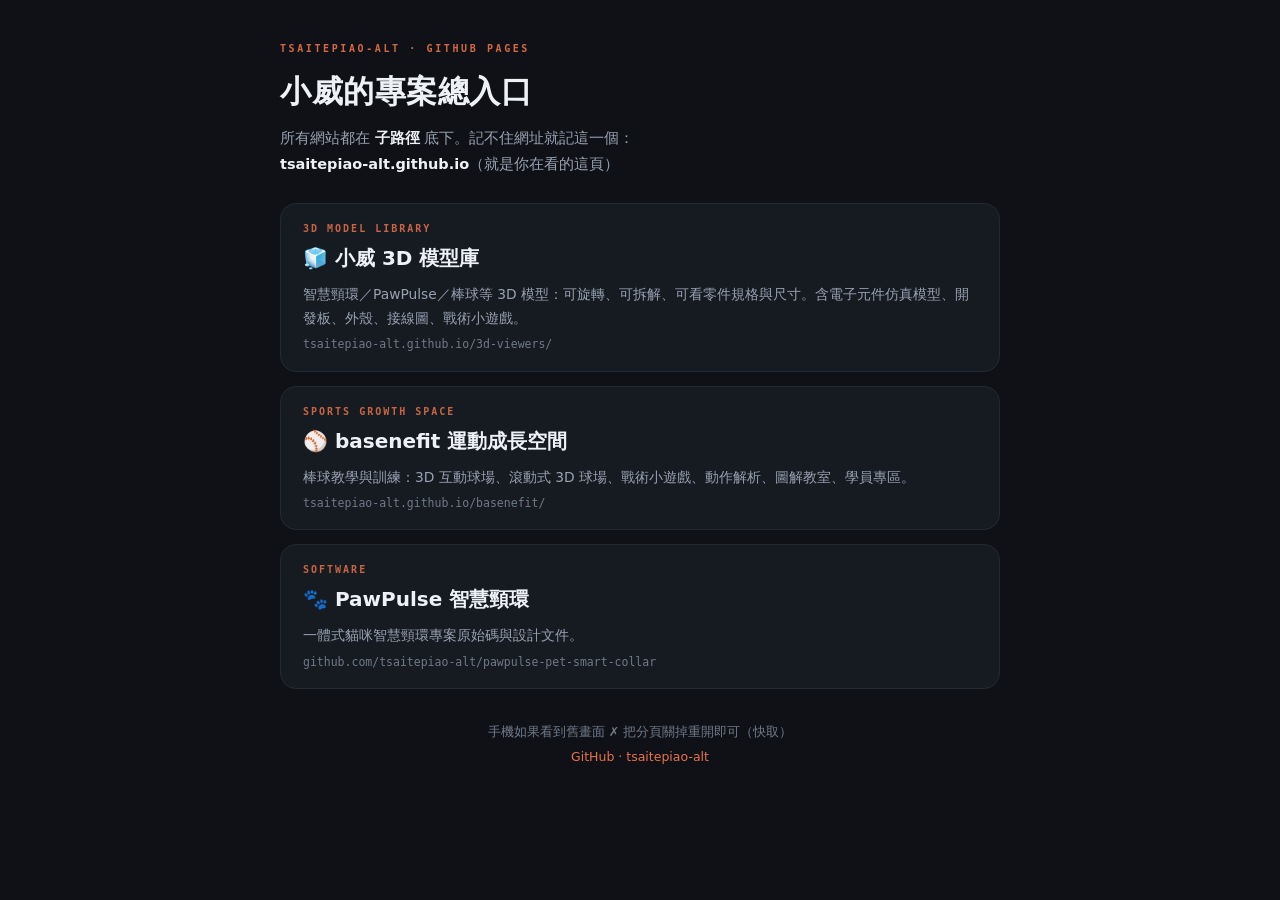
==== index.html @ 695e4e84 "根網站：小威專案總入口（連結 3D 模型庫／basenefit／PawPulse）" ====
<!DOCTYPE html>
<html lang="zh-Hant">
<head>
<meta charset="utf-8">
<meta name="viewport" content="width=device-width,initial-scale=1">
<title>小威的 3D 與專案總入口</title>
<meta name="description" content="小威的 3D 模型庫、運動成長空間與智慧頸環專案總入口">
<style>
  :root{--bg:#0f1116;--card:#161a21;--line:#242a33;--acc:#e8734a;--lime:#cbf24c;--fg:#eef2f7;--dim:#98a2b3}
  *{margin:0;padding:0;box-sizing:border-box}
  body{background:var(--bg);color:var(--fg);font:16px/1.75 -apple-system,"PingFang TC","Noto Sans TC",system-ui,sans-serif;
       min-height:100vh;padding:44px 18px 60px}
  .wrap{max-width:720px;margin:0 auto}
  .eb{font:600 10px/1 ui-monospace,Menlo,monospace;letter-spacing:2.6px;color:var(--acc);opacity:.9}
  h1{font-size:31px;margin:10px 0 8px;letter-spacing:.5px}
  .lead{color:var(--dim);font-size:14.5px;margin-bottom:26px}
  .lead b{color:var(--fg)}
  a.card{display:block;text-decoration:none;color:inherit;background:var(--card);border:1px solid var(--line);
         border-radius:16px;padding:20px 22px;margin-bottom:14px;transition:transform .22s ease,border-color .22s ease,box-shadow .22s ease}
  a.card:hover,a.card:focus{transform:translateY(-3px);border-color:var(--acc);box-shadow:0 12px 34px rgba(0,0,0,.45)}
  a.card .tag{font:600 10px/1 ui-monospace,Menlo,monospace;letter-spacing:2px;color:var(--acc);opacity:.85}
  a.card h2{font-size:20px;margin:7px 0 6px;display:flex;align-items:center;gap:9px}
  a.card p{font-size:13.8px;color:var(--dim);margin:0}
  a.card .url{font:500 11.5px/1 ui-monospace,Menlo,monospace;color:#6f7a8a;margin-top:9px;word-break:break-all}
  .foot{margin-top:30px;font-size:12.5px;color:#6f7a8a;text-align:center;line-height:2}
  .foot a{color:var(--acc);text-decoration:none}
  #bar{position:fixed;top:0;left:0;height:3px;width:0;background:linear-gradient(90deg,var(--acc),#ffb27a);z-index:9}
</style>
</head>
<body>
<div id="bar"></div>
<div class="wrap">
  <div class="eb">TSAITEPIAO-ALT · GITHUB PAGES</div>
  <h1>小威的專案總入口</h1>
  <p class="lead">所有網站都在 <b>子路徑</b> 底下。記不住網址就記這一個：<br>
     <b>tsaitepiao-alt.github.io</b>（就是你在看的這頁）</p>

  <a class="card" href="/3d-viewers/">
    <div class="tag">3D MODEL LIBRARY</div>
    <h2>🧊 小威 3D 模型庫</h2>
    <p>智慧頸環／PawPulse／棒球等 3D 模型：可旋轉、可拆解、可看零件規格與尺寸。含電子元件仿真模型、開發板、外殼、接線圖、戰術小遊戲。</p>
    <div class="url">tsaitepiao-alt.github.io/3d-viewers/</div>
  </a>

  <a class="card" href="/basenefit/">
    <div class="tag">SPORTS GROWTH SPACE</div>
    <h2>⚾ basenefit 運動成長空間</h2>
    <p>棒球教學與訓練：3D 互動球場、滾動式 3D 球場、戰術小遊戲、動作解析、圖解教室、學員專區。</p>
    <div class="url">tsaitepiao-alt.github.io/basenefit/</div>
  </a>

  <a class="card" href="https://github.com/tsaitepiao-alt/pawpulse-pet-smart-collar">
    <div class="tag">SOFTWARE</div>
    <h2>🐾 PawPulse 智慧頸環</h2>
    <p>一體式貓咪智慧頸環專案原始碼與設計文件。</p>
    <div class="url">github.com/tsaitepiao-alt/pawpulse-pet-smart-collar</div>
  </a>

  <div class="foot">
    手機如果看到舊畫面 ✗ 把分頁關掉重開即可（快取）<br>
    <a href="https://github.com/tsaitepiao-alt">GitHub · tsaitepiao-alt</a>
  </div>
</div>
<script>
(function(){
  var b=document.getElementById('bar'),m=1;
  function mx(){m=Math.max(1,document.documentElement.scrollHeight-innerHeight)}
  function on(){b.style.width=(Math.max(0,Math.min(1,scrollY/m))*100)+'%'}
  addEventListener('scroll',on,{passive:true});addEventListener('resize',function(){mx();on()});mx();on();
})();
</script>
</body>
</html>
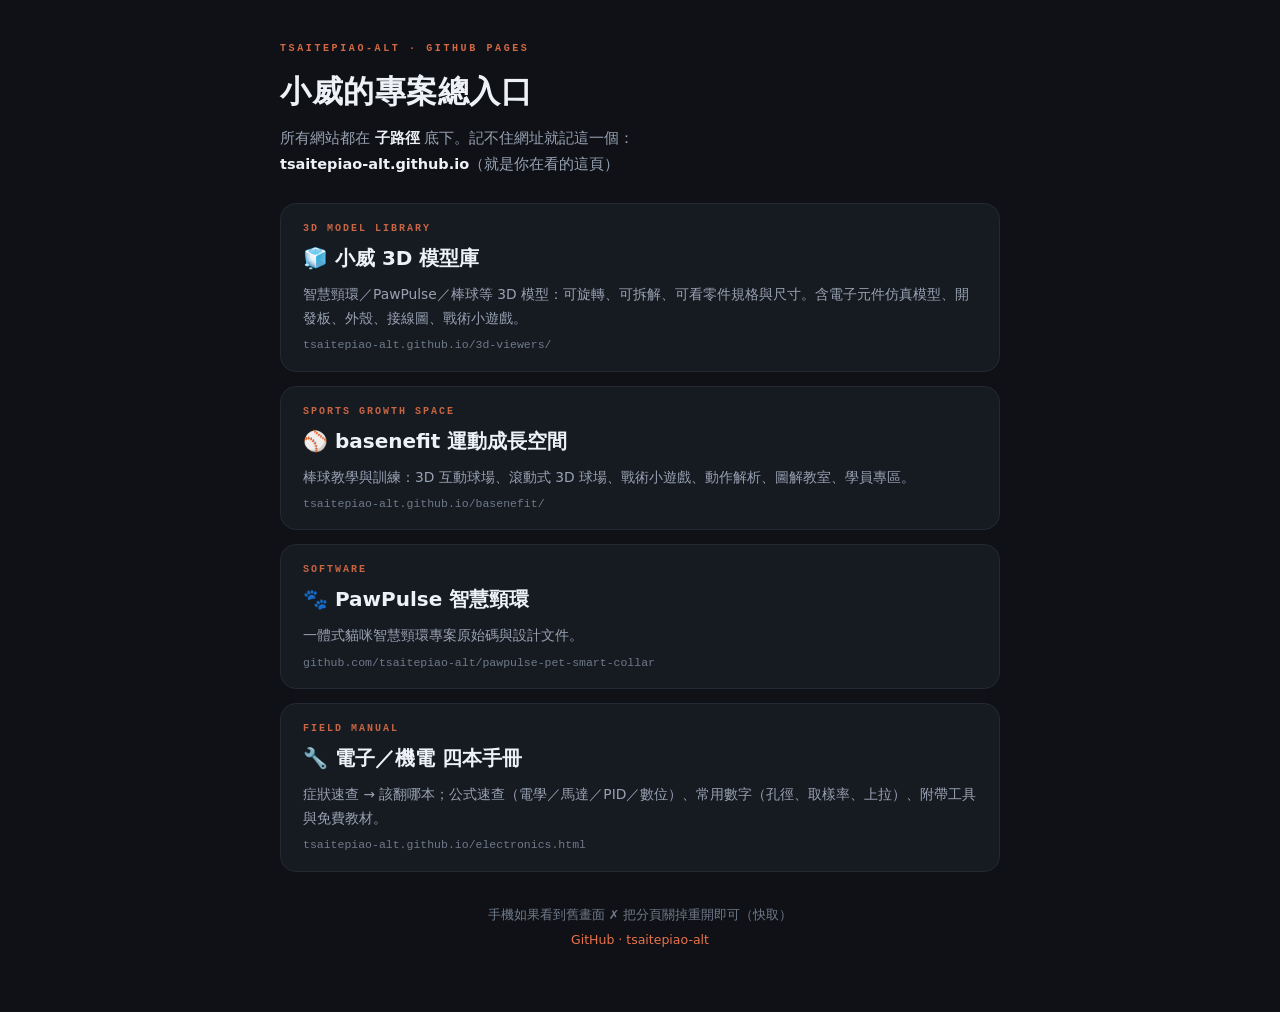
==== commit 495ab2ba: "add electronics field manual page + portal card" ====
--- a/index.html
+++ b/index.html
@@ -56,6 +56,13 @@
     <div class="url">github.com/tsaitepiao-alt/pawpulse-pet-smart-collar</div>
   </a>
 
+  <a class="card" href="/electronics.html">
+    <div class="tag">FIELD MANUAL</div>
+    <h2>🔧 電子／機電 四本手冊</h2>
+    <p>症狀速查 → 該翻哪本；公式速查（電學／馬達／PID／數位）、常用數字（孔徑、取樣率、上拉）、附帶工具與免費教材。</p>
+    <div class="url">tsaitepiao-alt.github.io/electronics.html</div>
+  </a>
+
   <div class="foot">
     手機如果看到舊畫面 ✗ 把分頁關掉重開即可（快取）<br>
     <a href="https://github.com/tsaitepiao-alt">GitHub · tsaitepiao-alt</a>
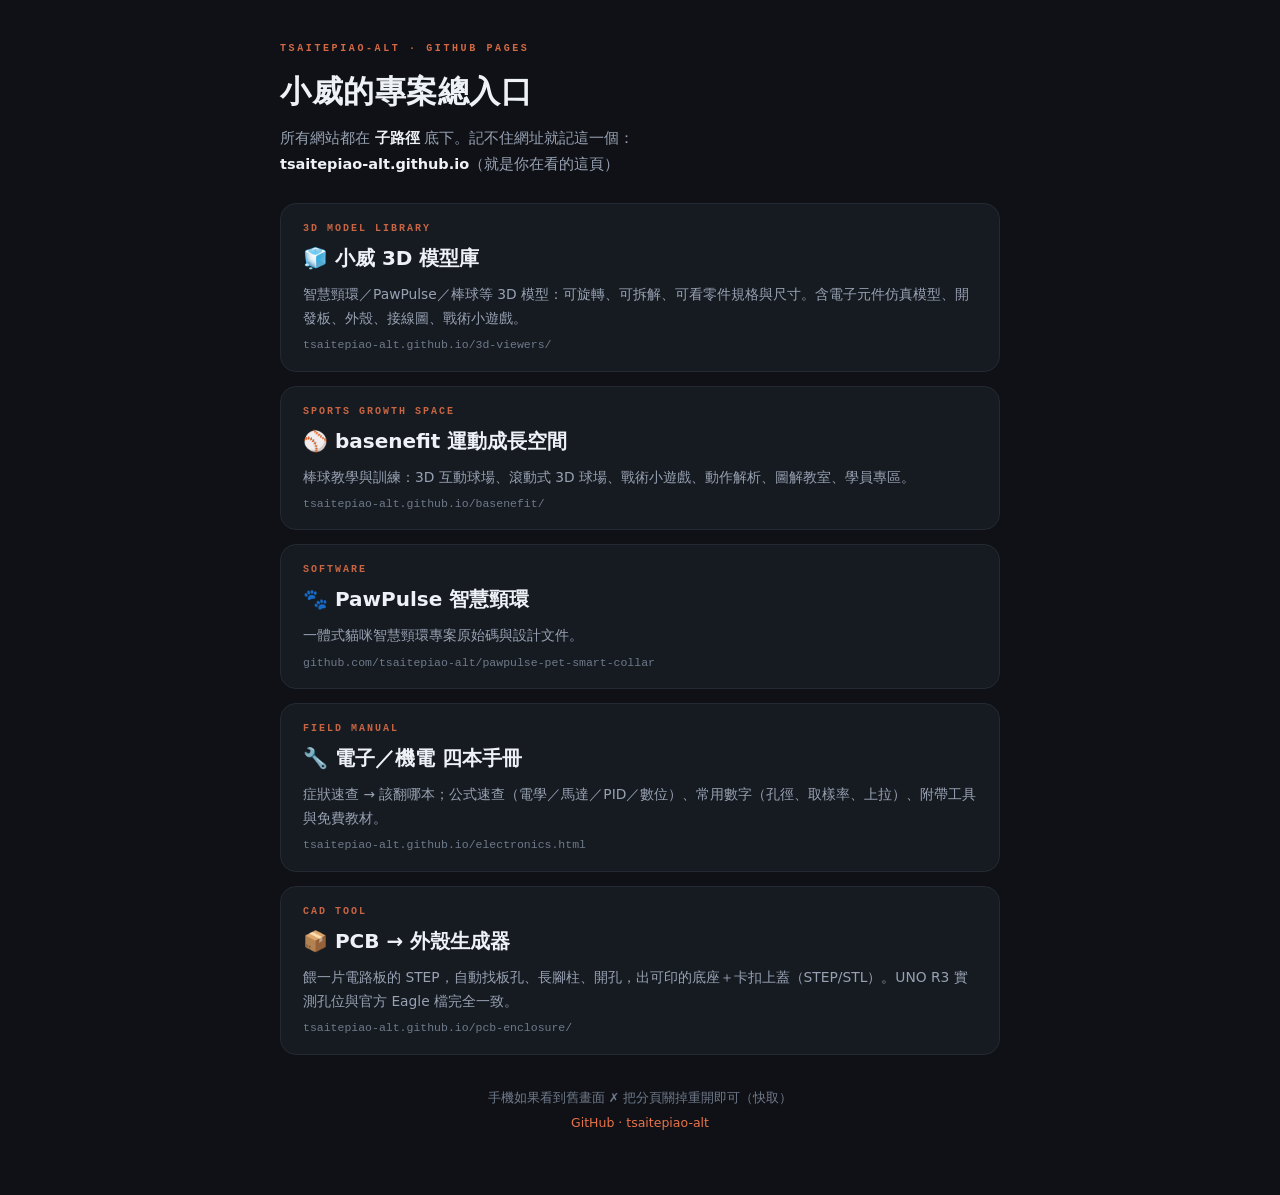
==== commit dabee185: "總入口加一張 PCB→外殼生成器 卡片" ====
--- a/index.html
+++ b/index.html
@@ -63,6 +63,13 @@
     <div class="url">tsaitepiao-alt.github.io/electronics.html</div>
   </a>
 
+  <a class="card" href="/pcb-enclosure/">
+    <div class="tag">CAD TOOL</div>
+    <h2>📦 PCB → 外殼生成器</h2>
+    <p>餵一片電路板的 STEP，自動找板孔、長腳柱、開孔，出可印的底座＋卡扣上蓋（STEP/STL）。UNO R3 實測孔位與官方 Eagle 檔完全一致。</p>
+    <div class="url">tsaitepiao-alt.github.io/pcb-enclosure/</div>
+  </a>
+
   <div class="foot">
     手機如果看到舊畫面 ✗ 把分頁關掉重開即可（快取）<br>
     <a href="https://github.com/tsaitepiao-alt">GitHub · tsaitepiao-alt</a>
